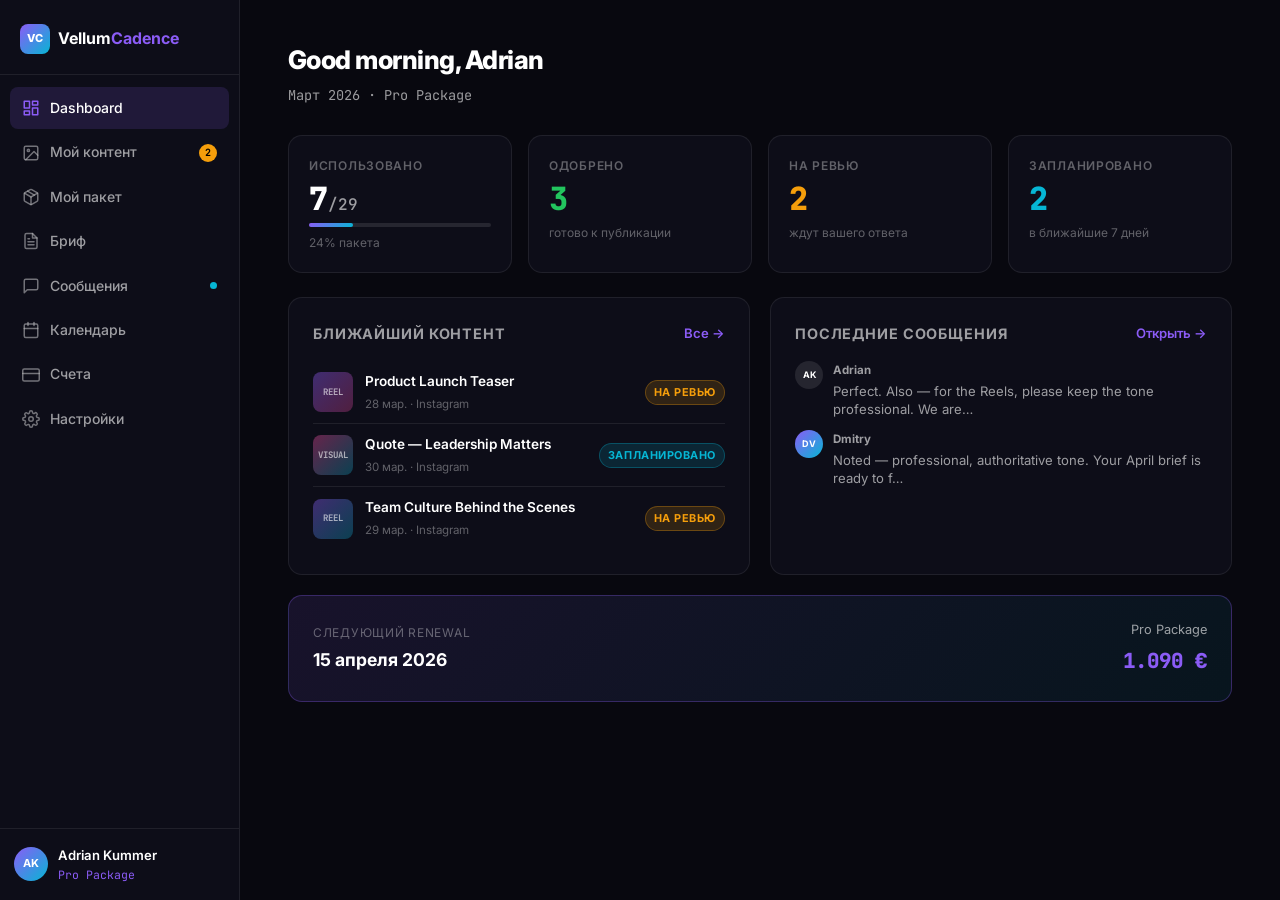
==== client/index.html @ 3fa7e8ab "Update ICP, packages, billing toggle, client portal, privacy page - ICP updated to skincare/jewelry/" ====
<!DOCTYPE html>
<html lang="en">
<head>
  <meta charset="UTF-8">
  <meta name="viewport" content="width=device-width, initial-scale=1.0">
  <title>Client Portal — VellumCadence</title>
  <meta name="robots" content="noindex,nofollow">
  <link rel="icon" href="/favicon.ico">
  <link rel="preconnect" href="https://fonts.googleapis.com">
  <link rel="preconnect" href="https://fonts.gstatic.com" crossorigin>
  <link href="https://fonts.googleapis.com/css2?family=Inter:wght@300;400;500;600;700;800&family=JetBrains+Mono:wght@400;500&display=swap" rel="stylesheet">
  <link rel="stylesheet" href="style.css">
</head>
<body>

<div class="portal-layout">

  <!-- ===== SIDEBAR ===== -->
  <aside class="sidebar" id="sidebar">
    <a href="/" class="sidebar-logo">
      <span class="logo-mark">VC</span>
      <span class="logo-name">Vellum<span class="logo-accent">Cadence</span></span>
    </a>

    <nav class="sidebar-nav">
      <a class="nav-item active" data-section="dashboard" href="#">
        <svg width="18" height="18" viewBox="0 0 24 24" fill="none" stroke="currentColor" stroke-width="2" stroke-linecap="round" stroke-linejoin="round"><rect x="3" y="3" width="7" height="9"/><rect x="14" y="3" width="7" height="5"/><rect x="14" y="12" width="7" height="9"/><rect x="3" y="16" width="7" height="5"/></svg>
        <span>Dashboard</span>
      </a>
      <a class="nav-item" data-section="content" href="#">
        <svg width="18" height="18" viewBox="0 0 24 24" fill="none" stroke="currentColor" stroke-width="2" stroke-linecap="round" stroke-linejoin="round"><rect x="3" y="3" width="18" height="18" rx="2"/><circle cx="8.5" cy="8.5" r="1.5"/><polyline points="21 15 16 10 5 21"/></svg>
        <span>Мой контент</span>
        <span class="nav-badge" id="reviewBadge" style="display:none"></span>
      </a>
      <a class="nav-item" data-section="package" href="#">
        <svg width="18" height="18" viewBox="0 0 24 24" fill="none" stroke="currentColor" stroke-width="2" stroke-linecap="round" stroke-linejoin="round"><line x1="16.5" y1="9.4" x2="7.5" y2="4.21"/><path d="M21 16V8a2 2 0 0 0-1-1.73l-7-4a2 2 0 0 0-2 0l-7 4A2 2 0 0 0 3 8v8a2 2 0 0 0 1 1.73l7 4a2 2 0 0 0 2 0l7-4A2 2 0 0 0 21 16z"/><polyline points="3.27 6.96 12 12.01 20.73 6.96"/><line x1="12" y1="22.08" x2="12" y2="12"/></svg>
        <span>Мой пакет</span>
      </a>
      <a class="nav-item" data-section="brief" href="#">
        <svg width="18" height="18" viewBox="0 0 24 24" fill="none" stroke="currentColor" stroke-width="2" stroke-linecap="round" stroke-linejoin="round"><path d="M14 2H6a2 2 0 0 0-2 2v16a2 2 0 0 0 2 2h12a2 2 0 0 0 2-2V8z"/><polyline points="14 2 14 8 20 8"/><line x1="16" y1="13" x2="8" y2="13"/><line x1="16" y1="17" x2="8" y2="17"/><polyline points="10 9 9 9 8 9"/></svg>
        <span>Бриф</span>
      </a>
      <a class="nav-item" data-section="messages" href="#">
        <svg width="18" height="18" viewBox="0 0 24 24" fill="none" stroke="currentColor" stroke-width="2" stroke-linecap="round" stroke-linejoin="round"><path d="M21 15a2 2 0 0 1-2 2H7l-4 4V5a2 2 0 0 1 2-2h14a2 2 0 0 1 2 2z"/></svg>
        <span>Сообщения</span>
        <span class="nav-dot" id="msgDot"></span>
      </a>
      <a class="nav-item" data-section="calendar" href="#">
        <svg width="18" height="18" viewBox="0 0 24 24" fill="none" stroke="currentColor" stroke-width="2" stroke-linecap="round" stroke-linejoin="round"><rect x="3" y="4" width="18" height="18" rx="2" ry="2"/><line x1="16" y1="2" x2="16" y2="6"/><line x1="8" y1="2" x2="8" y2="6"/><line x1="3" y1="10" x2="21" y2="10"/></svg>
        <span>Календарь</span>
      </a>
      <a class="nav-item" data-section="invoices" href="#">
        <svg width="18" height="18" viewBox="0 0 24 24" fill="none" stroke="currentColor" stroke-width="2" stroke-linecap="round" stroke-linejoin="round"><rect x="1" y="4" width="22" height="16" rx="2" ry="2"/><line x1="1" y1="10" x2="23" y2="10"/></svg>
        <span>Счета</span>
      </a>
      <a class="nav-item" data-section="settings" href="#">
        <svg width="18" height="18" viewBox="0 0 24 24" fill="none" stroke="currentColor" stroke-width="2" stroke-linecap="round" stroke-linejoin="round"><circle cx="12" cy="12" r="3"/><path d="M19.4 15a1.65 1.65 0 0 0 .33 1.82l.06.06a2 2 0 0 1-2.83 2.83l-.06-.06a1.65 1.65 0 0 0-1.82-.33 1.65 1.65 0 0 0-1 1.51V21a2 2 0 0 1-4 0v-.09A1.65 1.65 0 0 0 9 19.4a1.65 1.65 0 0 0-1.82.33l-.06.06a2 2 0 0 1-2.83-2.83l.06-.06A1.65 1.65 0 0 0 4.68 15a1.65 1.65 0 0 0-1.51-1H3a2 2 0 0 1 0-4h.09A1.65 1.65 0 0 0 4.6 9a1.65 1.65 0 0 0-.33-1.82l-.06-.06a2 2 0 0 1 2.83-2.83l.06.06A1.65 1.65 0 0 0 9 4.68a1.65 1.65 0 0 0 1-1.51V3a2 2 0 0 1 4 0v.09a1.65 1.65 0 0 0 1 1.51 1.65 1.65 0 0 0 1.82-.33l.06-.06a2 2 0 0 1 2.83 2.83l-.06.06A1.65 1.65 0 0 0 19.4 9a1.65 1.65 0 0 0 1.51 1H21a2 2 0 0 1 0 4h-.09a1.65 1.65 0 0 0-1.51 1z"/></svg>
        <span>Настройки</span>
      </a>
    </nav>

    <div class="sidebar-user">
      <div class="user-avatar">AK</div>
      <div class="user-info">
        <div class="user-name">Adrian Kummer</div>
        <div class="user-plan">Pro Package</div>
      </div>
    </div>
  </aside>

  <!-- ===== MOBILE HEADER ===== -->
  <header class="mobile-header">
    <button class="mobile-burger" id="mobileBurger" aria-label="Menu">
      <span></span><span></span><span></span>
    </button>
    <span class="mobile-logo"><span class="logo-mark">VC</span> <span class="logo-name">Vellum<span class="logo-accent">Cadence</span></span></span>
    <div class="mobile-avatar">AK</div>
  </header>

  <!-- ===== MAIN ===== -->
  <main class="portal-main" id="portalMain">

    <!-- DASHBOARD -->
    <section class="section active" id="s-dashboard">
      <div class="section-header">
        <div>
          <h1 class="section-title" id="dashGreeting">Dashboard</h1>
          <p class="section-sub">Март 2026 · Pro Package</p>
        </div>
      </div>

      <div class="stats-row">
        <div class="stat-card">
          <div class="stat-label">Использовано</div>
          <div class="stat-value">7<span class="stat-of">/24</span></div>
          <div class="stat-bar"><div class="stat-fill" style="width:29%"></div></div>
          <div class="stat-hint">29% пакета</div>
        </div>
        <div class="stat-card stat-green">
          <div class="stat-label">Одобрено</div>
          <div class="stat-value">5</div>
          <div class="stat-hint">готово к публикации</div>
        </div>
        <div class="stat-card stat-yellow">
          <div class="stat-label">На ревью</div>
          <div class="stat-value">2</div>
          <div class="stat-hint">ждут вашего ответа</div>
        </div>
        <div class="stat-card stat-cyan">
          <div class="stat-label">Запланировано</div>
          <div class="stat-value">3</div>
          <div class="stat-hint">в ближайшие 7 дней</div>
        </div>
      </div>

      <div class="dash-grid">
        <div class="card">
          <div class="card-header">
            <span class="card-title">Ближайший контент</span>
            <a class="card-link" data-section="content" href="#">Все →</a>
          </div>
          <div id="dashUpcoming"></div>
        </div>
        <div class="card">
          <div class="card-header">
            <span class="card-title">Последние сообщения</span>
            <a class="card-link" data-section="messages" href="#">Открыть →</a>
          </div>
          <div id="dashMessages"></div>
        </div>
      </div>

      <div class="card renewal-card">
        <div class="renewal-info">
          <div class="renewal-label">Следующий renewal</div>
          <div class="renewal-date">15 апреля 2026</div>
        </div>
        <div class="renewal-right">
          <div class="renewal-pkg">Pro Package</div>
          <div class="renewal-price">1 100 €</div>
        </div>
      </div>
    </section>

    <!-- МОЙ КОНТЕНТ -->
    <section class="section" id="s-content">
      <div class="section-header">
        <div>
          <h1 class="section-title">Мой контент</h1>
          <p class="section-sub">Март 2026 · 7 единиц</p>
        </div>
      </div>
      <div class="filter-tabs">
        <button class="filter-tab active" data-filter="all">Все <span class="tab-count" id="cnt-all"></span></button>
        <button class="filter-tab" data-filter="review">На ревью <span class="tab-count" id="cnt-review"></span></button>
        <button class="filter-tab" data-filter="approved">Одобрено <span class="tab-count" id="cnt-approved"></span></button>
        <button class="filter-tab" data-filter="scheduled">Запланировано <span class="tab-count" id="cnt-scheduled"></span></button>
      </div>
      <div class="content-grid" id="contentGrid"></div>
    </section>

    <!-- МОЙ ПАКЕТ -->
    <section class="section" id="s-package">
      <div class="section-header">
        <div>
          <h1 class="section-title">Мой пакет</h1>
          <p class="section-sub">Текущий план и использование</p>
        </div>
      </div>

      <div class="card pkg-usage-card">
        <div class="pkg-usage-top">
          <div>
            <div class="pkg-usage-name">Pro Package</div>
            <div class="pkg-usage-desc">24 единицы контента · март 2026</div>
          </div>
          <div class="pkg-usage-price">1 100 €<span class="pkg-per">/мес</span></div>
        </div>
        <div class="progress-bar-wrap">
          <div class="progress-labels">
            <span>7 использовано</span>
            <span>17 осталось</span>
          </div>
          <div class="progress-bar">
            <div class="progress-fill" style="width:29%"></div>
          </div>
        </div>
        <div class="pkg-breakdown">
          <div class="breakdown-item">
            <span class="breakdown-dot dot-purple"></span>
            <span class="breakdown-type">Reels</span>
            <span class="breakdown-count">3</span>
          </div>
          <div class="breakdown-item">
            <span class="breakdown-dot dot-cyan"></span>
            <span class="breakdown-type">Карусели</span>
            <span class="breakdown-count">2</span>
          </div>
          <div class="breakdown-item">
            <span class="breakdown-dot dot-pink"></span>
            <span class="breakdown-type">Визуалы</span>
            <span class="breakdown-count">2</span>
          </div>
          <div class="breakdown-item breakdown-remaining">
            <span class="breakdown-type">Осталось</span>
            <span class="breakdown-count">17</span>
          </div>
        </div>
      </div>

      <h2 class="subsection-title">Все пакеты</h2>
      <div class="packages-compare">
        <div class="pkg-card">
          <div class="pkg-card-name">Lite</div>
          <div class="pkg-card-price">600 €<span>/мес</span></div>
          <div class="pkg-card-units">12 единиц контента</div>
          <ul class="pkg-features">
            <li>Reels, карусели, визуалы</li>
            <li>2 ревизии на единицу</li>
            <li>Публикация по расписанию</li>
            <li>Ежемесячная аналитика</li>
          </ul>
        </div>
        <div class="pkg-card pkg-current">
          <div class="pkg-badge">Ваш план</div>
          <div class="pkg-card-name">Pro</div>
          <div class="pkg-card-price">1 100 €<span>/мес</span></div>
          <div class="pkg-card-units">24 единицы контента</div>
          <ul class="pkg-features">
            <li>Reels, карусели, визуалы</li>
            <li>3 ревизии на единицу</li>
            <li>Публикация по расписанию</li>
            <li>Аналитика + отчёты</li>
            <li>Приоритетная поддержка</li>
          </ul>
        </div>
        <div class="pkg-card">
          <div class="pkg-card-name">Premium</div>
          <div class="pkg-card-price">2 000 €<span>/мес</span></div>
          <div class="pkg-card-units">48 единиц контента</div>
          <ul class="pkg-features">
            <li>Reels, карусели, визуалы</li>
            <li>Неограниченные ревизии</li>
            <li>Публикация по расписанию</li>
            <li>Полная аналитика</li>
            <li>Dedicated менеджер</li>
            <li>Ежемесячная стратегия</li>
          </ul>
          <a href="mailto:hello@vellumcadence.com" class="btn btn-outline" style="margin-top:20px;display:block;text-align:center">Обсудить апгрейд</a>
        </div>
      </div>
    </section>

    <!-- БРИФ -->
    <section class="section" id="s-brief">
      <div class="section-header">
        <div>
          <h1 class="section-title">Бриф</h1>
          <p class="section-sub">Заполните каждый месяц — мы создаём контент на его основе</p>
        </div>
      </div>
      <div class="brief-months" id="briefMonths"></div>
      <form class="card brief-form" id="briefForm">
        <div class="form-row">
          <div class="form-group">
            <label class="form-label">Продукт / услуга этого месяца</label>
            <textarea class="form-input" rows="3" placeholder="Что продвигаем? Опишите предложение, УТП, актуальные акции..."></textarea>
          </div>
          <div class="form-group">
            <label class="form-label">Целевая аудитория</label>
            <textarea class="form-input" rows="3" placeholder="Кто ваш идеальный клиент? Должность, отрасль, боли..."></textarea>
          </div>
        </div>
        <div class="form-row">
          <div class="form-group">
            <label class="form-label">Темы контента</label>
            <input type="text" class="form-input" placeholder="Экспертность, кейсы, вакансии, корпоративная культура...">
          </div>
          <div class="form-group">
            <label class="form-label">Тон коммуникации</label>
            <select class="form-input form-select">
              <option value="">Выберите тон</option>
              <option>Профессиональный, деловой</option>
              <option>Дружелюбный, открытый</option>
              <option>Экспертный, авторитетный</option>
              <option>Непринуждённый, живой</option>
            </select>
          </div>
        </div>
        <div class="form-group">
          <label class="form-label">Референсы / примеры (ссылки)</label>
          <textarea class="form-input" rows="2" placeholder="Ссылки на контент, который вам нравится..."></textarea>
        </div>
        <div class="form-group">
          <label class="form-label">Дополнительные пожелания</label>
          <textarea class="form-input" rows="2" placeholder="Важная информация, ограничения, особые запросы..."></textarea>
        </div>
        <div class="form-actions">
          <button type="submit" class="btn btn-primary">Сохранить бриф</button>
          <span class="form-hint" id="briefHint"></span>
        </div>
      </form>
    </section>

    <!-- СООБЩЕНИЯ -->
    <section class="section" id="s-messages">
      <div class="section-header">
        <div>
          <h1 class="section-title">Сообщения</h1>
          <p class="section-sub">Чат с командой VellumCadence</p>
        </div>
      </div>
      <div class="messages-wrap card">
        <div class="messages-list" id="messagesList"></div>
        <div class="messages-input-row">
          <input type="text" class="messages-input" id="msgInput" placeholder="Написать сообщение...">
          <button class="btn btn-send" id="msgSend" aria-label="Отправить">
            <svg width="18" height="18" viewBox="0 0 24 24" fill="none" stroke="currentColor" stroke-width="2" stroke-linecap="round" stroke-linejoin="round"><line x1="22" y1="2" x2="11" y2="13"/><polygon points="22 2 15 22 11 13 2 9 22 2"/></svg>
          </button>
        </div>
      </div>
    </section>

    <!-- КАЛЕНДАРЬ -->
    <section class="section" id="s-calendar">
      <div class="section-header">
        <div>
          <h1 class="section-title">Контент-календарь</h1>
          <p class="section-sub">Расписание публикаций</p>
        </div>
      </div>
      <div id="calendarView"></div>
    </section>

    <!-- СЧЕТА -->
    <section class="section" id="s-invoices">
      <div class="section-header">
        <div>
          <h1 class="section-title">Счета</h1>
          <p class="section-sub">История платежей и документы</p>
        </div>
      </div>
      <div id="invoicesView"></div>
    </section>

    <!-- НАСТРОЙКИ -->
    <section class="section" id="s-settings">
      <div class="section-header">
        <div>
          <h1 class="section-title">Настройки</h1>
        </div>
      </div>
      <div class="settings-grid">
        <form class="card" id="profileForm">
          <div class="card-title">Профиль</div>
          <div class="form-group">
            <label class="form-label">Имя</label>
            <input type="text" class="form-input" value="Adrian Kummer">
          </div>
          <div class="form-group">
            <label class="form-label">Email</label>
            <input type="email" class="form-input" value="adrian@kummer-consulting.de">
          </div>
          <div class="form-group">
            <label class="form-label">Компания</label>
            <input type="text" class="form-input" value="Kummer Consulting GmbH">
          </div>
          <div class="form-group">
            <label class="form-label">Сайт</label>
            <input type="url" class="form-input" value="https://kummer-consulting.de">
          </div>
          <div class="form-actions">
            <button type="submit" class="btn btn-primary">Сохранить</button>
            <span class="form-hint" id="profileHint"></span>
          </div>
        </form>

        <div class="card">
          <div class="card-title">Уведомления</div>
          <div class="toggle-list">
            <div class="toggle-item">
              <div class="toggle-text">
                <div class="toggle-label">Email-уведомления</div>
                <div class="toggle-desc">Новый контент, сообщения, renewal</div>
              </div>
              <label class="toggle-switch">
                <input type="checkbox" checked>
                <span class="toggle-track"></span>
              </label>
            </div>
            <div class="toggle-item">
              <div class="toggle-text">
                <div class="toggle-label">WhatsApp</div>
                <div class="toggle-desc">Срочные уведомления от менеджера</div>
              </div>
              <label class="toggle-switch">
                <input type="checkbox">
                <span class="toggle-track"></span>
              </label>
            </div>
            <div class="toggle-item">
              <div class="toggle-text">
                <div class="toggle-label">Напоминание о брифе</div>
                <div class="toggle-desc">За 5 дней до конца месяца</div>
              </div>
              <label class="toggle-switch">
                <input type="checkbox" checked>
                <span class="toggle-track"></span>
              </label>
            </div>
          </div>
          <div class="form-group" style="margin-top:20px">
            <label class="form-label">Телефон (WhatsApp)</label>
            <input type="tel" class="form-input" placeholder="+49 ...">
          </div>
          <div class="form-actions">
            <button type="button" class="btn btn-primary" onclick="showHint('notifHint','Сохранено')">Сохранить</button>
            <span class="form-hint" id="notifHint"></span>
          </div>
        </div>
      </div>
    </section>

  </main>
</div>

<!-- Mobile overlay -->
<div class="sidebar-overlay" id="sidebarOverlay"></div>

<script src="app.js"></script>
</body>
</html>
---- client/style.css ----
/* ===== VellumCadence Client Portal ===== */

:root {
  --bg:        #08080f;
  --surface:   #0d0d18;
  --surface2:  #13131f;
  --border:    rgba(255,255,255,0.08);
  --border-hi: rgba(255,255,255,0.15);
  --text:      #ffffff;
  --text-dim:  rgba(255,255,255,0.6);
  --text-muted:rgba(255,255,255,0.35);
  --accent:    #8b5cf6;
  --accent2:   #06b6d4;
  --accent3:   #ec4899;
  --green:     #22c55e;
  --yellow:    #f59e0b;
  --red:       #ef4444;
  --gradient:  linear-gradient(135deg, #8b5cf6, #06b6d4);
  --font:      'Inter', -apple-system, sans-serif;
  --mono:      'JetBrains Mono', monospace;
  --sidebar-w: 240px;
  --radius:    14px;
  --radius-sm: 8px;
}

*, *::before, *::after { margin: 0; padding: 0; box-sizing: border-box; }
html { -webkit-font-smoothing: antialiased; }
body {
  font-family: var(--font);
  background: var(--bg);
  color: var(--text);
  line-height: 1.6;
  overflow-x: hidden;
  min-height: 100vh;
}
a { color: inherit; text-decoration: none; }
ul { list-style: none; }
button { font-family: var(--font); cursor: pointer; }
input, textarea, select { font-family: var(--font); }

/* ===== VIEW TRANSITIONS ===== */
@supports (view-transition-name: none) {
  ::view-transition-group(*),
  ::view-transition-old(*),
  ::view-transition-new(*) {
    animation-duration: 0.22s;
    animation-timing-function: cubic-bezier(0.19, 1, 0.22, 1);
  }
  .section.active { view-transition-name: portal-section; }
}

/* ===== LAYOUT ===== */
.portal-layout {
  display: flex;
  min-height: 100vh;
}

/* ===== SIDEBAR ===== */
.sidebar {
  width: var(--sidebar-w);
  min-height: 100vh;
  background: var(--surface);
  border-right: 1px solid var(--border);
  display: flex;
  flex-direction: column;
  position: fixed;
  top: 0; left: 0; bottom: 0;
  z-index: 100;
  overflow-y: auto;
  transition: transform 0.3s ease;
}

.sidebar-logo {
  display: flex;
  align-items: center;
  gap: 8px;
  padding: 24px 20px 20px;
  font-weight: 700;
  font-size: 1rem;
  border-bottom: 1px solid var(--border);
  color: var(--text);
  text-decoration: none;
}
.logo-mark {
  width: 30px; height: 30px;
  background: var(--gradient);
  border-radius: 8px;
  display: flex; align-items: center; justify-content: center;
  font-size: 11px; font-weight: 800; color: #fff;
  flex-shrink: 0;
}
.logo-accent { color: var(--accent); }

.sidebar-nav {
  flex: 1;
  padding: 12px 10px;
  display: flex;
  flex-direction: column;
  gap: 2px;
}

.nav-item {
  display: flex;
  align-items: center;
  gap: 10px;
  padding: 10px 12px;
  border-radius: var(--radius-sm);
  color: var(--text-dim);
  font-size: 0.875rem;
  font-weight: 500;
  transition: background 0.2s, color 0.2s;
  position: relative;
  text-decoration: none;
}
.nav-item:hover {
  background: rgba(255,255,255,0.06);
  color: var(--text);
}
.nav-item.active {
  background: rgba(139,92,246,0.15);
  color: #fff;
}
.nav-item.active svg { stroke: var(--accent); }
.nav-item svg { flex-shrink: 0; opacity: 0.7; transition: opacity 0.2s; }
.nav-item.active svg, .nav-item:hover svg { opacity: 1; }

.nav-badge {
  margin-left: auto;
  background: var(--yellow);
  color: #000;
  font-size: 10px;
  font-weight: 700;
  padding: 1px 6px;
  border-radius: 20px;
  font-family: var(--mono);
}
.nav-dot {
  width: 7px; height: 7px;
  background: var(--accent2);
  border-radius: 50%;
  margin-left: auto;
  flex-shrink: 0;
}

.sidebar-user {
  padding: 16px 14px;
  border-top: 1px solid var(--border);
  display: flex;
  align-items: center;
  gap: 10px;
}
.user-avatar {
  width: 34px; height: 34px;
  background: var(--gradient);
  border-radius: 50%;
  display: flex; align-items: center; justify-content: center;
  font-size: 11px; font-weight: 700;
  flex-shrink: 0;
}
.user-name { font-size: 0.82rem; font-weight: 600; }
.user-plan { font-size: 0.72rem; color: var(--accent); font-family: var(--mono); }

/* ===== MOBILE HEADER ===== */
.mobile-header {
  display: none;
  position: fixed;
  top: 0; left: 0; right: 0;
  height: 56px;
  background: var(--surface);
  border-bottom: 1px solid var(--border);
  align-items: center;
  justify-content: space-between;
  padding: 0 16px;
  z-index: 200;
}
.mobile-burger {
  background: none; border: none;
  display: flex; flex-direction: column; gap: 4px;
  padding: 4px;
}
.mobile-burger span {
  display: block; width: 20px; height: 2px;
  background: var(--text-dim);
  border-radius: 2px;
  transition: all 0.25s;
}
.mobile-logo { font-weight: 700; font-size: 0.9rem; }
.mobile-avatar {
  width: 30px; height: 30px;
  background: var(--gradient);
  border-radius: 50%;
  display: flex; align-items: center; justify-content: center;
  font-size: 10px; font-weight: 700;
}

.sidebar-overlay {
  display: none;
  position: fixed; inset: 0;
  background: rgba(0,0,0,0.6);
  z-index: 90;
  backdrop-filter: blur(2px);
}

/* ===== MAIN CONTENT ===== */
.portal-main {
  margin-left: var(--sidebar-w);
  flex: 1;
  min-height: 100vh;
  padding: 40px 48px 80px;
  max-width: calc(100vw - var(--sidebar-w));
}

/* ===== SECTIONS ===== */
.section { display: none; }
.section.active { display: block; }

.section-header {
  display: flex;
  justify-content: space-between;
  align-items: flex-start;
  margin-bottom: 28px;
}
.section-title {
  font-size: 1.6rem;
  font-weight: 800;
  letter-spacing: -0.02em;
}
.section-sub {
  font-size: 0.85rem;
  color: var(--text-dim);
  margin-top: 4px;
  font-family: var(--mono);
}
.subsection-title {
  font-size: 1.1rem;
  font-weight: 700;
  margin: 36px 0 16px;
  color: var(--text-dim);
}

/* ===== CARDS ===== */
.card {
  background: var(--surface);
  border: 1px solid var(--border);
  border-radius: var(--radius);
  padding: 24px;
}
.card-header {
  display: flex;
  justify-content: space-between;
  align-items: center;
  margin-bottom: 16px;
}
.card-title { font-size: 0.9rem; font-weight: 700; color: var(--text-dim); text-transform: uppercase; letter-spacing: 0.06em; }
.card-link { font-size: 0.82rem; color: var(--accent); font-weight: 600; }
.card-link:hover { text-decoration: underline; }

/* ===== DASHBOARD ===== */
.stats-row {
  display: grid;
  grid-template-columns: repeat(4, 1fr);
  gap: 16px;
  margin-bottom: 24px;
}
.stat-card {
  background: var(--surface);
  border: 1px solid var(--border);
  border-radius: var(--radius);
  padding: 20px;
}
.stat-label { font-size: 0.75rem; font-weight: 600; text-transform: uppercase; letter-spacing: 0.06em; color: var(--text-muted); margin-bottom: 8px; }
.stat-value { font-size: 2rem; font-weight: 800; line-height: 1; margin-bottom: 8px; font-family: var(--mono); }
.stat-of { font-size: 1rem; color: var(--text-dim); font-weight: 500; }
.stat-hint { font-size: 0.75rem; color: var(--text-muted); }
.stat-bar { height: 4px; background: rgba(255,255,255,0.1); border-radius: 2px; margin-bottom: 6px; }
.stat-fill { height: 100%; background: var(--gradient); border-radius: 2px; }

.stat-green .stat-value { color: var(--green); }
.stat-yellow .stat-value { color: var(--yellow); }
.stat-cyan .stat-value { color: var(--accent2); }

.dash-grid {
  display: grid;
  grid-template-columns: 1fr 1fr;
  gap: 20px;
  margin-bottom: 20px;
}

/* Upcoming list */
.upcoming-item {
  display: flex;
  align-items: center;
  gap: 12px;
  padding: 10px 0;
  border-bottom: 1px solid var(--border);
}
.upcoming-item:last-child { border-bottom: none; }
.upcoming-thumb {
  width: 40px; height: 40px;
  border-radius: 8px;
  background: linear-gradient(135deg, rgba(139,92,246,0.3), rgba(6,182,212,0.3));
  flex-shrink: 0;
  display: flex; align-items: center; justify-content: center;
  font-size: 9px; font-weight: 700; color: var(--text-dim);
  font-family: var(--mono);
}
.upcoming-info { flex: 1; min-width: 0; }
.upcoming-title { font-size: 0.85rem; font-weight: 600; white-space: nowrap; overflow: hidden; text-overflow: ellipsis; }
.upcoming-meta { font-size: 0.72rem; color: var(--text-muted); margin-top: 2px; }

/* Message preview */
.msg-preview {
  display: flex;
  flex-direction: column;
  gap: 12px;
}
.msg-prev-item { display: flex; gap: 10px; }
.msg-prev-avatar {
  width: 28px; height: 28px; border-radius: 50%;
  background: var(--gradient); display: flex; align-items: center; justify-content: center;
  font-size: 9px; font-weight: 700; flex-shrink: 0;
}
.msg-prev-avatar.client-av { background: rgba(255,255,255,0.1); }
.msg-prev-body { flex: 1; }
.msg-prev-name { font-size: 0.72rem; font-weight: 700; color: var(--text-dim); margin-bottom: 2px; }
.msg-prev-text { font-size: 0.82rem; color: var(--text-dim); line-height: 1.4; }

/* Renewal card */
.renewal-card {
  display: flex;
  justify-content: space-between;
  align-items: center;
  background: linear-gradient(135deg, rgba(139,92,246,0.12), rgba(6,182,212,0.08));
  border-color: rgba(139,92,246,0.3);
}
.renewal-label { font-size: 0.75rem; text-transform: uppercase; letter-spacing: 0.06em; color: var(--text-muted); margin-bottom: 4px; }
.renewal-date { font-size: 1.1rem; font-weight: 700; }
.renewal-right { text-align: right; }
.renewal-pkg { font-size: 0.8rem; color: var(--text-dim); margin-bottom: 4px; }
.renewal-price { font-size: 1.3rem; font-weight: 800; font-family: var(--mono); color: var(--accent); }

/* ===== CONTENT GRID ===== */
.filter-tabs {
  display: flex;
  gap: 4px;
  margin-bottom: 24px;
  background: var(--surface);
  border: 1px solid var(--border);
  border-radius: 10px;
  padding: 4px;
  width: fit-content;
}
.filter-tab {
  background: none; border: none;
  padding: 7px 14px;
  border-radius: 7px;
  font-size: 0.82rem;
  font-weight: 600;
  color: var(--text-dim);
  transition: background 0.2s, color 0.2s;
  display: flex; align-items: center; gap: 6px;
}
.filter-tab:hover { color: var(--text); }
.filter-tab.active { background: rgba(139,92,246,0.2); color: #fff; }
.tab-count {
  font-size: 0.7rem;
  background: rgba(255,255,255,0.1);
  padding: 1px 6px;
  border-radius: 20px;
  font-family: var(--mono);
}
.filter-tab.active .tab-count { background: rgba(139,92,246,0.3); }

.content-grid {
  display: grid;
  grid-template-columns: repeat(auto-fill, minmax(280px, 1fr));
  gap: 16px;
}

.content-card {
  background: var(--surface);
  border: 1px solid var(--border);
  border-radius: var(--radius);
  overflow: hidden;
  transition: border-color 0.2s, transform 0.2s;
}
.content-card:hover { border-color: var(--border-hi); transform: translateY(-2px); }

.content-thumb {
  height: 140px;
  display: flex;
  align-items: center;
  justify-content: center;
  font-size: 11px;
  font-weight: 700;
  font-family: var(--mono);
  color: rgba(255,255,255,0.3);
  letter-spacing: 0.1em;
  position: relative;
  overflow: hidden;
}
.content-thumb::after {
  content: '';
  position: absolute;
  inset: 0;
  background: inherit;
  filter: brightness(0.8);
}

.content-body { padding: 14px; }
.content-top {
  display: flex;
  justify-content: space-between;
  align-items: flex-start;
  margin-bottom: 8px;
}
.content-title { font-size: 0.88rem; font-weight: 600; line-height: 1.3; flex: 1; margin-right: 8px; }
.content-meta { display: flex; align-items: center; gap: 6px; margin-bottom: 12px; }
.content-date { font-size: 0.72rem; color: var(--text-muted); font-family: var(--mono); }
.content-actions { display: flex; gap: 8px; }

/* badges */
.badge {
  display: inline-flex; align-items: center;
  padding: 3px 8px;
  border-radius: 20px;
  font-size: 0.68rem;
  font-weight: 700;
  text-transform: uppercase;
  letter-spacing: 0.05em;
  white-space: nowrap;
}
.badge-review  { background: rgba(245,158,11,0.15); color: var(--yellow); border: 1px solid rgba(245,158,11,0.3); }
.badge-approved { background: rgba(34,197,94,0.15); color: var(--green); border: 1px solid rgba(34,197,94,0.3); }
.badge-scheduled { background: rgba(6,182,212,0.15); color: var(--accent2); border: 1px solid rgba(6,182,212,0.3); }

.type-badge {
  display: inline-flex;
  padding: 2px 7px;
  border-radius: 4px;
  font-size: 0.65rem;
  font-weight: 700;
  text-transform: uppercase;
  letter-spacing: 0.05em;
  font-family: var(--mono);
}
.type-reel { background: rgba(139,92,246,0.2); color: var(--accent); }
.type-carousel { background: rgba(6,182,212,0.2); color: var(--accent2); }
.type-visual { background: rgba(236,72,153,0.2); color: var(--accent3); }

/* platform badge */
.platform-badge {
  font-size: 0.68rem; color: var(--text-muted); font-family: var(--mono);
}

/* ===== BUTTONS ===== */
.btn {
  display: inline-flex; align-items: center; gap: 6px;
  padding: 9px 18px;
  border-radius: var(--radius-sm);
  font-size: 0.82rem;
  font-weight: 600;
  border: none;
  cursor: pointer;
  transition: all 0.2s;
  text-decoration: none;
}
.btn-primary {
  background: var(--gradient);
  color: #fff;
}
.btn-primary:hover { opacity: 0.85; }
.btn-outline {
  background: transparent;
  border: 1px solid var(--border-hi);
  color: var(--text-dim);
}
.btn-outline:hover { border-color: var(--accent); color: var(--text); }
.btn-ghost {
  background: rgba(255,255,255,0.06);
  color: var(--text-dim);
}
.btn-ghost:hover { background: rgba(255,255,255,0.1); color: var(--text); }
.btn-approve {
  background: rgba(34,197,94,0.15);
  color: var(--green);
  border: 1px solid rgba(34,197,94,0.3);
  font-size: 0.75rem;
  padding: 6px 12px;
}
.btn-approve:hover { background: rgba(34,197,94,0.25); }
.btn-revision {
  background: rgba(245,158,11,0.1);
  color: var(--yellow);
  border: 1px solid rgba(245,158,11,0.2);
  font-size: 0.75rem;
  padding: 6px 12px;
}
.btn-revision:hover { background: rgba(245,158,11,0.2); }
.btn-send {
  background: var(--gradient);
  color: #fff;
  border: none;
  padding: 10px 14px;
  border-radius: var(--radius-sm);
  flex-shrink: 0;
}
.btn-send:hover { opacity: 0.85; }

/* ===== PACKAGE SECTION ===== */
.pkg-usage-card { margin-bottom: 8px; }
.pkg-usage-top {
  display: flex; justify-content: space-between; align-items: flex-start;
  margin-bottom: 20px;
}
.pkg-usage-name { font-size: 1.2rem; font-weight: 800; }
.pkg-usage-desc { font-size: 0.8rem; color: var(--text-dim); margin-top: 4px; font-family: var(--mono); }
.pkg-usage-price { font-size: 1.5rem; font-weight: 800; font-family: var(--mono); color: var(--accent); }
.pkg-per { font-size: 0.8rem; color: var(--text-dim); font-weight: 400; }

.progress-bar-wrap { margin-bottom: 20px; }
.progress-labels {
  display: flex; justify-content: space-between;
  font-size: 0.75rem; color: var(--text-dim);
  margin-bottom: 8px; font-family: var(--mono);
}
.progress-bar { height: 6px; background: rgba(255,255,255,0.08); border-radius: 3px; }
.progress-fill { height: 100%; background: var(--gradient); border-radius: 3px; transition: width 0.6s ease; }

.pkg-breakdown {
  display: flex; gap: 24px; flex-wrap: wrap;
}
.breakdown-item {
  display: flex; align-items: center; gap: 8px;
  font-size: 0.82rem;
}
.breakdown-dot { width: 8px; height: 8px; border-radius: 50%; flex-shrink: 0; }
.dot-purple { background: var(--accent); }
.dot-cyan { background: var(--accent2); }
.dot-pink { background: var(--accent3); }
.breakdown-type { color: var(--text-dim); }
.breakdown-count { font-weight: 700; font-family: var(--mono); }
.breakdown-remaining { margin-left: auto; }
.breakdown-remaining .breakdown-count { color: var(--accent2); }

.packages-compare {
  display: grid;
  grid-template-columns: repeat(3, 1fr);
  gap: 16px;
}
.pkg-card {
  background: var(--surface);
  border: 1px solid var(--border);
  border-radius: var(--radius);
  padding: 24px;
  position: relative;
}
.pkg-current {
  border-color: rgba(139,92,246,0.5);
  background: rgba(139,92,246,0.07);
}
.pkg-badge {
  display: inline-block;
  background: var(--gradient);
  font-size: 0.68rem; font-weight: 700;
  padding: 3px 10px; border-radius: 20px;
  text-transform: uppercase; letter-spacing: 0.05em;
  margin-bottom: 12px;
}
.pkg-card-name { font-size: 1.2rem; font-weight: 800; margin-bottom: 4px; }
.pkg-card-price { font-size: 1.6rem; font-weight: 800; font-family: var(--mono); color: var(--accent); margin-bottom: 4px; }
.pkg-card-price span { font-size: 0.85rem; font-weight: 400; color: var(--text-dim); }
.pkg-card-units { font-size: 0.8rem; color: var(--text-dim); font-family: var(--mono); margin-bottom: 16px; padding-bottom: 16px; border-bottom: 1px solid var(--border); }
.pkg-features { display: flex; flex-direction: column; gap: 8px; }
.pkg-features li {
  font-size: 0.82rem; color: var(--text-dim);
  padding-left: 14px; position: relative;
}
.pkg-features li::before {
  content: '—';
  position: absolute; left: 0;
  color: var(--accent);
}

/* ===== BRIEF ===== */
.brief-months {
  display: flex; gap: 8px; margin-bottom: 24px;
}
.brief-month-btn {
  background: var(--surface); border: 1px solid var(--border);
  color: var(--text-dim); font-size: 0.82rem; font-weight: 600;
  padding: 8px 16px; border-radius: var(--radius-sm);
  cursor: pointer; transition: all 0.2s;
}
.brief-month-btn.active {
  background: rgba(139,92,246,0.2);
  border-color: rgba(139,92,246,0.4);
  color: #fff;
}

.brief-form { display: flex; flex-direction: column; gap: 0; }
.form-row { display: grid; grid-template-columns: 1fr 1fr; gap: 20px; }
.form-group { margin-bottom: 20px; }
.form-label { display: block; font-size: 0.8rem; font-weight: 600; color: var(--text-dim); margin-bottom: 8px; text-transform: uppercase; letter-spacing: 0.05em; }
.form-input {
  width: 100%;
  background: rgba(255,255,255,0.04);
  border: 1px solid var(--border);
  border-radius: var(--radius-sm);
  padding: 10px 14px;
  color: var(--text);
  font-size: 0.875rem;
  resize: vertical;
  transition: border-color 0.2s;
  outline: none;
}
.form-input:focus { border-color: rgba(139,92,246,0.5); background: rgba(139,92,246,0.05); }
.form-input::placeholder { color: var(--text-muted); }
.form-select { -webkit-appearance: none; cursor: pointer; }

.form-actions { display: flex; align-items: center; gap: 16px; margin-top: 4px; }
.form-hint { font-size: 0.8rem; color: var(--green); font-weight: 500; opacity: 0; transition: opacity 0.3s; }
.form-hint.visible { opacity: 1; }

/* ===== MESSAGES ===== */
.messages-wrap {
  display: flex; flex-direction: column;
  height: calc(100vh - 200px);
  min-height: 500px;
  padding: 0;
  overflow: hidden;
}
.messages-list {
  flex: 1;
  overflow-y: auto;
  padding: 24px;
  display: flex;
  flex-direction: column;
  gap: 16px;
  scroll-behavior: smooth;
}
.messages-list::-webkit-scrollbar { width: 4px; }
.messages-list::-webkit-scrollbar-track { background: transparent; }
.messages-list::-webkit-scrollbar-thumb { background: rgba(255,255,255,0.1); border-radius: 2px; }

.msg-bubble {
  display: flex;
  gap: 10px;
  align-items: flex-end;
  max-width: 75%;
}
.msg-bubble.from-client {
  align-self: flex-end;
  flex-direction: row-reverse;
}
.msg-avatar {
  width: 32px; height: 32px; border-radius: 50%;
  background: var(--gradient);
  display: flex; align-items: center; justify-content: center;
  font-size: 10px; font-weight: 700;
  flex-shrink: 0;
}
.msg-bubble.from-client .msg-avatar { background: rgba(255,255,255,0.1); }
.msg-content {}
.msg-name { font-size: 0.7rem; font-weight: 600; color: var(--text-muted); margin-bottom: 4px; }
.msg-bubble.from-client .msg-name { text-align: right; }
.msg-text {
  background: var(--surface2);
  border: 1px solid var(--border);
  border-radius: 12px 12px 12px 2px;
  padding: 10px 14px;
  font-size: 0.875rem;
  line-height: 1.5;
  color: var(--text-dim);
}
.msg-bubble.from-client .msg-text {
  background: rgba(139,92,246,0.15);
  border-color: rgba(139,92,246,0.2);
  border-radius: 12px 12px 2px 12px;
  color: var(--text);
}
.msg-time { font-size: 0.67rem; color: var(--text-muted); margin-top: 4px; font-family: var(--mono); }
.msg-bubble.from-client .msg-time { text-align: right; }

.messages-input-row {
  display: flex; gap: 10px;
  padding: 16px 24px;
  border-top: 1px solid var(--border);
  background: var(--surface);
}
.messages-input {
  flex: 1;
  background: rgba(255,255,255,0.04);
  border: 1px solid var(--border);
  border-radius: var(--radius-sm);
  padding: 10px 14px;
  color: var(--text);
  font-size: 0.875rem;
  outline: none;
  transition: border-color 0.2s;
}
.messages-input:focus { border-color: rgba(139,92,246,0.5); }
.messages-input::placeholder { color: var(--text-muted); }

/* ===== CALENDAR ===== */
.calendar-month-label {
  font-size: 0.75rem; font-weight: 700; text-transform: uppercase;
  letter-spacing: 0.08em; color: var(--text-muted);
  margin-bottom: 12px; font-family: var(--mono);
  padding-top: 8px;
}
.calendar-month-label:first-child { padding-top: 0; }

.cal-item {
  display: flex; align-items: center; gap: 16px;
  background: var(--surface);
  border: 1px solid var(--border);
  border-radius: var(--radius);
  padding: 16px 20px;
  margin-bottom: 10px;
  transition: border-color 0.2s;
}
.cal-item:hover { border-color: var(--border-hi); }

.cal-date-block {
  text-align: center;
  min-width: 44px;
  background: rgba(255,255,255,0.04);
  border-radius: 8px;
  padding: 6px 8px;
  flex-shrink: 0;
}
.cal-day { font-size: 1.4rem; font-weight: 800; line-height: 1; font-family: var(--mono); }
.cal-weekday { font-size: 0.65rem; text-transform: uppercase; letter-spacing: 0.06em; color: var(--text-muted); margin-top: 2px; }

.cal-info { flex: 1; min-width: 0; }
.cal-title { font-size: 0.9rem; font-weight: 600; margin-bottom: 4px; white-space: nowrap; overflow: hidden; text-overflow: ellipsis; }
.cal-meta { display: flex; align-items: center; gap: 8px; }
.cal-time { font-size: 0.72rem; color: var(--text-muted); font-family: var(--mono); }
.cal-platform { font-size: 0.72rem; color: var(--text-muted); }

.cal-status { flex-shrink: 0; }

/* ===== INVOICES ===== */
.invoice-summary {
  display: grid;
  grid-template-columns: repeat(3, 1fr);
  gap: 16px;
  margin-bottom: 24px;
}
.inv-summary-card {
  background: var(--surface);
  border: 1px solid var(--border);
  border-radius: var(--radius);
  padding: 20px;
}
.inv-summary-label { font-size: 0.72rem; text-transform: uppercase; letter-spacing: 0.06em; color: var(--text-muted); margin-bottom: 8px; }
.inv-summary-value { font-size: 1.4rem; font-weight: 800; font-family: var(--mono); }
.inv-summary-value.green { color: var(--green); }
.inv-summary-value.yellow { color: var(--yellow); }

.invoice-table {
  background: var(--surface);
  border: 1px solid var(--border);
  border-radius: var(--radius);
  overflow: hidden;
}
.inv-table-header {
  display: grid;
  grid-template-columns: 100px 1fr 120px 100px 80px;
  padding: 12px 20px;
  border-bottom: 1px solid var(--border);
  font-size: 0.72rem; text-transform: uppercase; letter-spacing: 0.06em;
  color: var(--text-muted); font-weight: 700;
}
.inv-row {
  display: grid;
  grid-template-columns: 100px 1fr 120px 100px 80px;
  padding: 16px 20px;
  border-bottom: 1px solid var(--border);
  align-items: center;
  transition: background 0.15s;
}
.inv-row:last-child { border-bottom: none; }
.inv-row:hover { background: rgba(255,255,255,0.02); }
.inv-id { font-size: 0.78rem; font-family: var(--mono); color: var(--text-dim); }
.inv-desc { font-size: 0.85rem; font-weight: 500; }
.inv-date { font-size: 0.78rem; color: var(--text-dim); font-family: var(--mono); }
.inv-amount { font-size: 0.9rem; font-weight: 700; font-family: var(--mono); }
.inv-actions { display: flex; justify-content: flex-end; }

.inv-status-paid { color: var(--green); }
.inv-status-upcoming { color: var(--yellow); }

.btn-pdf {
  font-size: 0.72rem; padding: 5px 10px;
  background: rgba(255,255,255,0.06);
  border: 1px solid var(--border);
  border-radius: 6px; color: var(--text-dim);
  cursor: pointer; transition: all 0.2s;
}
.btn-pdf:hover { background: rgba(255,255,255,0.1); color: var(--text); border-color: var(--border-hi); }

/* ===== SETTINGS ===== */
.settings-grid {
  display: grid;
  grid-template-columns: 1fr 1fr;
  gap: 20px;
}

.toggle-list { display: flex; flex-direction: column; gap: 4px; }
.toggle-item {
  display: flex; align-items: center; justify-content: space-between;
  padding: 14px 0;
  border-bottom: 1px solid var(--border);
}
.toggle-item:last-child { border-bottom: none; }
.toggle-label { font-size: 0.875rem; font-weight: 600; }
.toggle-desc { font-size: 0.75rem; color: var(--text-muted); margin-top: 2px; }

.toggle-switch { position: relative; width: 40px; height: 22px; flex-shrink: 0; }
.toggle-switch input { display: none; }
.toggle-track {
  position: absolute; inset: 0;
  background: rgba(255,255,255,0.1);
  border-radius: 11px;
  border: 1px solid var(--border);
  cursor: pointer;
  transition: background 0.2s;
}
.toggle-track::after {
  content: '';
  position: absolute;
  width: 16px; height: 16px;
  background: rgba(255,255,255,0.4);
  border-radius: 50%;
  top: 2px; left: 2px;
  transition: transform 0.2s, background 0.2s;
}
.toggle-switch input:checked + .toggle-track { background: rgba(139,92,246,0.4); border-color: rgba(139,92,246,0.5); }
.toggle-switch input:checked + .toggle-track::after { transform: translateX(18px); background: var(--accent); }

/* ===== RESPONSIVE ===== */
@media (max-width: 1100px) {
  .packages-compare { grid-template-columns: 1fr; }
  .stats-row { grid-template-columns: repeat(2, 1fr); }
}

@media (max-width: 900px) {
  .dash-grid { grid-template-columns: 1fr; }
  .form-row { grid-template-columns: 1fr; }
  .settings-grid { grid-template-columns: 1fr; }
  .invoice-summary { grid-template-columns: 1fr 1fr; }
  .inv-table-header,
  .inv-row { grid-template-columns: 80px 1fr 90px 80px; }
  .inv-table-header > :last-child,
  .inv-row > :last-child { display: none; }
}

@media (max-width: 768px) {
  .sidebar {
    transform: translateX(-100%);
    z-index: 150;
  }
  .sidebar.open { transform: translateX(0); }
  .sidebar-overlay.active { display: block; }

  .mobile-header { display: flex; }

  .portal-main {
    margin-left: 0;
    padding: 80px 16px 60px;
    max-width: 100vw;
  }

  .stats-row { grid-template-columns: repeat(2, 1fr); gap: 10px; }
  .content-grid { grid-template-columns: 1fr; }
  .invoice-summary { grid-template-columns: 1fr; }
  .inv-table-header { display: none; }
  .inv-row { grid-template-columns: 1fr; gap: 4px; padding: 14px 16px; }
  .inv-row > * { display: block; }
  .inv-id { color: var(--text-muted); font-size: 0.7rem; }
  .renewal-card { flex-direction: column; gap: 12px; }
  .renewal-right { text-align: left; }
}
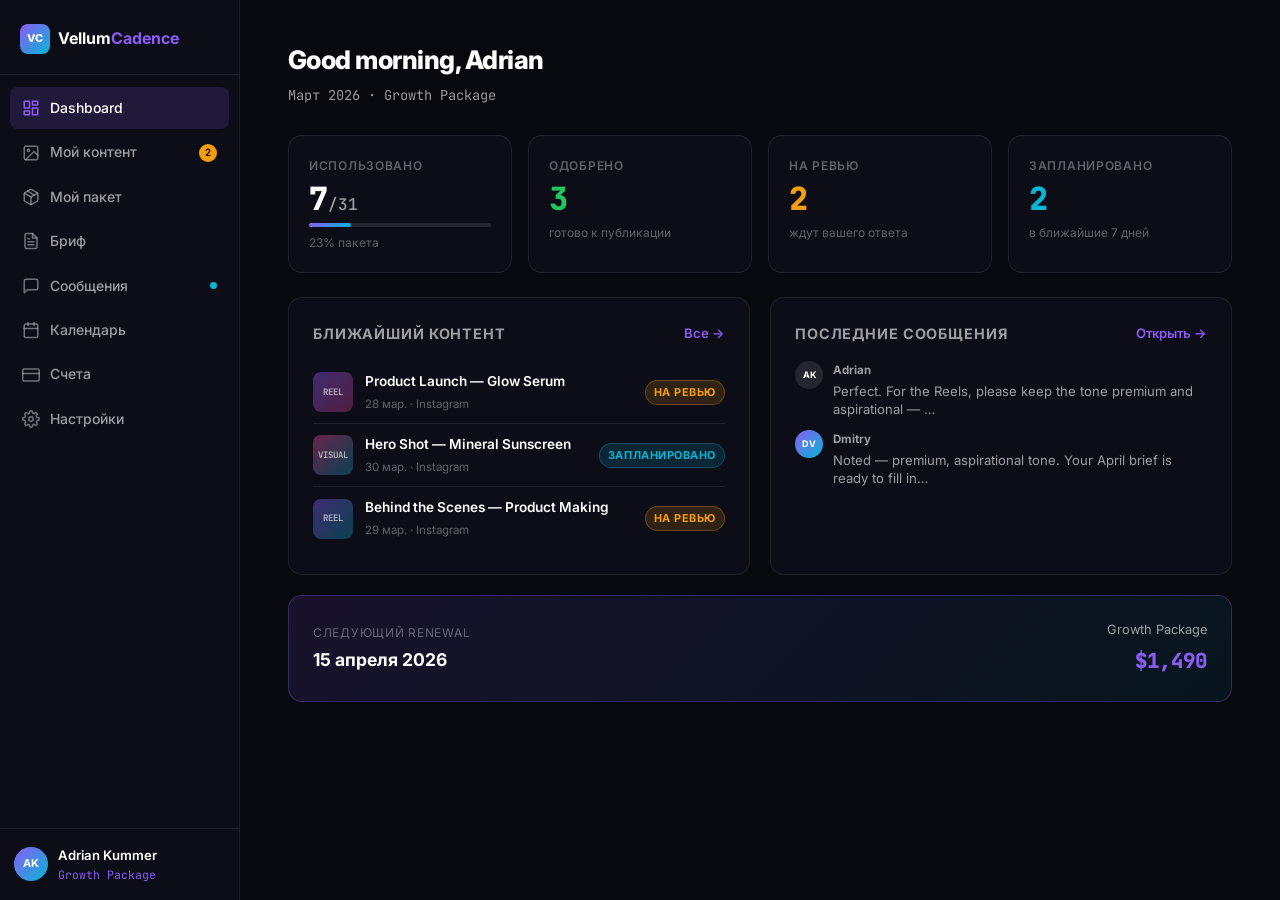
==== commit edf2dfc3: "Fix ICP alignment, restore packages, clean portfolio - Restore Lite/Pro/Premium EUR packages (revert" ====
--- a/client/index.html
+++ b/client/index.html
@@ -63,7 +63,7 @@
       <div class="user-avatar">AK</div>
       <div class="user-info">
         <div class="user-name">Adrian Kummer</div>
-        <div class="user-plan">Pro Package</div>
+        <div class="user-plan">Growth Package</div>
       </div>
     </div>
   </aside>
@@ -85,7 +85,7 @@
       <div class="section-header">
         <div>
           <h1 class="section-title" id="dashGreeting">Dashboard</h1>
-          <p class="section-sub">Март 2026 · Pro Package</p>
+          <p class="section-sub">Март 2026 · Growth Package</p>
         </div>
       </div>
 
@@ -136,8 +136,8 @@
           <div class="renewal-date">15 апреля 2026</div>
         </div>
         <div class="renewal-right">
-          <div class="renewal-pkg">Pro Package</div>
-          <div class="renewal-price">1 100 €</div>
+          <div class="renewal-pkg">Growth Package</div>
+          <div class="renewal-price">$1,490</div>
         </div>
       </div>
     </section>
@@ -171,10 +171,10 @@
       <div class="card pkg-usage-card">
         <div class="pkg-usage-top">
           <div>
-            <div class="pkg-usage-name">Pro Package</div>
+            <div class="pkg-usage-name">Growth Package</div>
             <div class="pkg-usage-desc">24 единицы контента · март 2026</div>
           </div>
-          <div class="pkg-usage-price">1 100 €<span class="pkg-per">/мес</span></div>
+          <div class="pkg-usage-price">$1,490<span class="pkg-per">/мес</span></div>
         </div>
         <div class="progress-bar-wrap">
           <div class="progress-labels">
@@ -211,8 +211,8 @@
       <h2 class="subsection-title">Все пакеты</h2>
       <div class="packages-compare">
         <div class="pkg-card">
-          <div class="pkg-card-name">Lite</div>
-          <div class="pkg-card-price">600 €<span>/мес</span></div>
+          <div class="pkg-card-name">Starter</div>
+          <div class="pkg-card-price">$790<span>/мес</span></div>
           <div class="pkg-card-units">12 единиц контента</div>
           <ul class="pkg-features">
             <li>Reels, карусели, визуалы</li>
@@ -223,8 +223,8 @@
         </div>
         <div class="pkg-card pkg-current">
           <div class="pkg-badge">Ваш план</div>
-          <div class="pkg-card-name">Pro</div>
-          <div class="pkg-card-price">1 100 €<span>/мес</span></div>
+          <div class="pkg-card-name">Growth</div>
+          <div class="pkg-card-price">$1,490<span>/мес</span></div>
           <div class="pkg-card-units">24 единицы контента</div>
           <ul class="pkg-features">
             <li>Reels, карусели, визуалы</li>
@@ -235,8 +235,8 @@
           </ul>
         </div>
         <div class="pkg-card">
-          <div class="pkg-card-name">Premium</div>
-          <div class="pkg-card-price">2 000 €<span>/мес</span></div>
+          <div class="pkg-card-name">Scale</div>
+          <div class="pkg-card-price">$2,490<span>/мес</span></div>
           <div class="pkg-card-units">48 единиц контента</div>
           <ul class="pkg-features">
             <li>Reels, карусели, визуалы</li>
